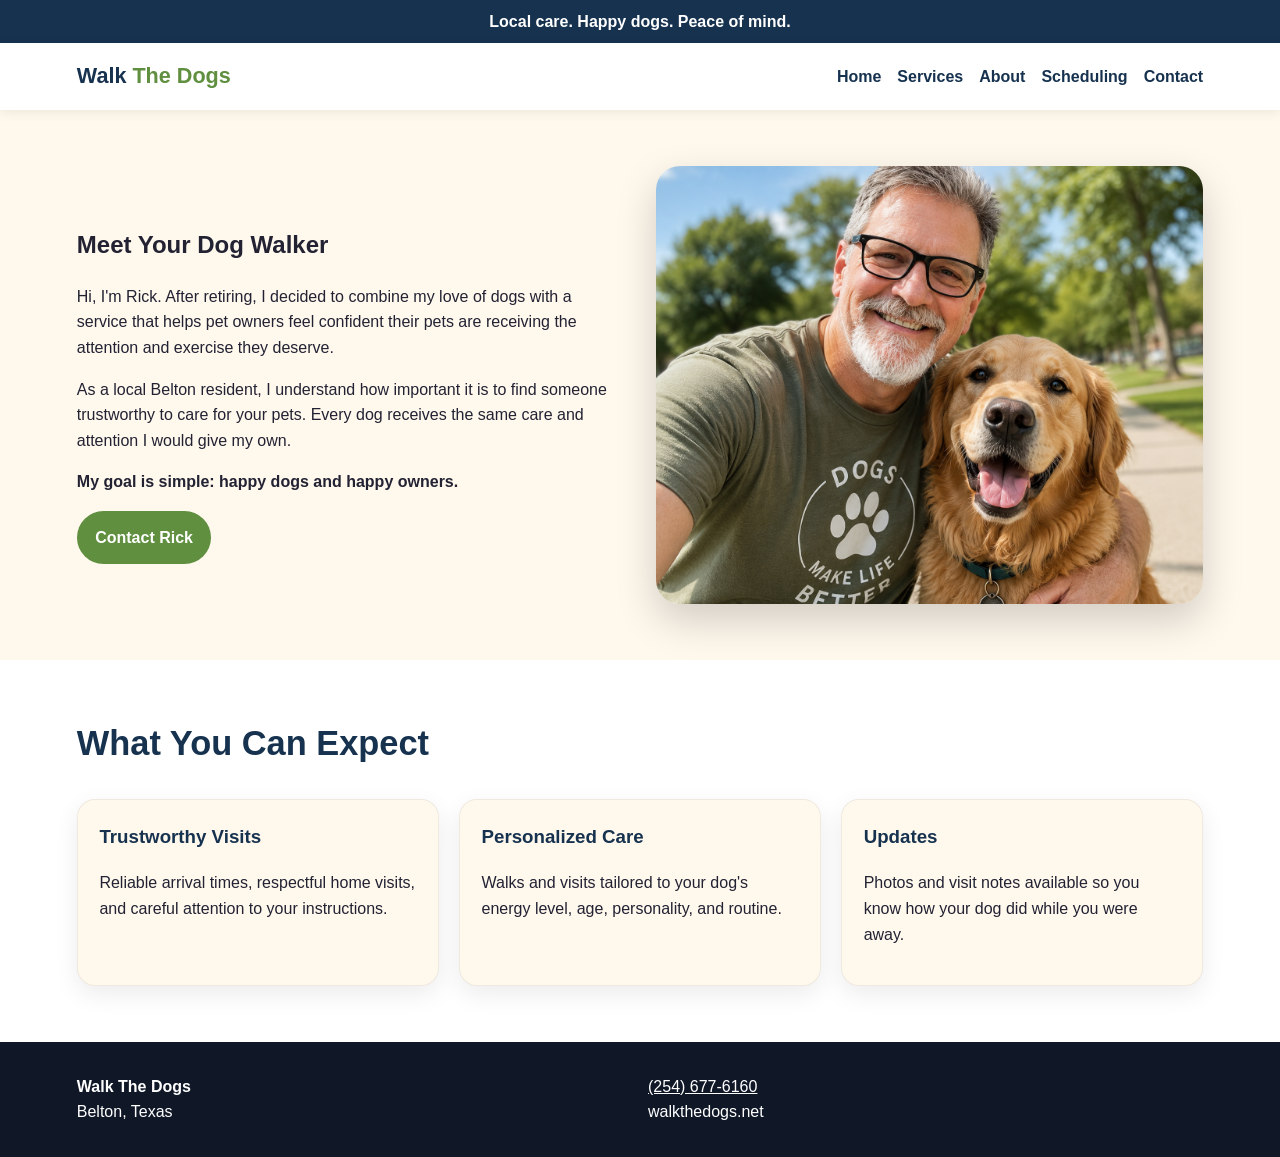
==== about.html @ fe1b9055 "Add files via upload" ====
<!doctype html><html lang="en"><head><meta charset="utf-8"><meta name="viewport" content="width=device-width,initial-scale=1"><title>About Rick | Walk The Dogs</title><meta name="description" content="Meet Rick, your local Belton dog walker and pet care provider."><link rel="stylesheet" href="styles.css"></head><body><div class="topbar">Local care. Happy dogs. Peace of mind.</div><nav class="nav"><a class="brand" href="index.html">Walk <span>The Dogs</span></a><div class="navlinks"><a href="index.html">Home</a><a href="services.html">Services</a><a href="about.html">About</a><a href="scheduling.html">Scheduling</a><a href="contact.html">Contact</a></div></nav><main><section class="section"><div class="split"><div><h1>Meet Your Dog Walker</h1><p>Hi, I'm Rick. After retiring, I decided to combine my love of dogs with a service that helps pet owners feel confident their pets are receiving the attention and exercise they deserve.</p><p>As a local Belton resident, I understand how important it is to find someone trustworthy to care for your pets. Every dog receives the same care and attention I would give my own.</p><p><strong>My goal is simple: happy dogs and happy owners.</strong></p><a class="btn" href="contact.html">Contact Rick</a></div><img class="page-img" src="assets/about-dog.png" alt="Rick with a happy dog"></div></section><section class="section white"><h2>What You Can Expect</h2><div class="grid"><div class="card"><h3>Trustworthy Visits</h3><p>Reliable arrival times, respectful home visits, and careful attention to your instructions.</p></div><div class="card"><h3>Personalized Care</h3><p>Walks and visits tailored to your dog's energy level, age, personality, and routine.</p></div><div class="card"><h3>Updates</h3><p>Photos and visit notes available so you know how your dog did while you were away.</p></div></div></section></main><footer class="footer"><div><strong>Walk The Dogs</strong><br>Belton, Texas</div><div><a href="tel:12546776160">(254) 677-6160</a><br>walkthedogs.net</div></footer></body></html>
---- styles.css ----
:root{--navy:#16324f;--green:#5f8f3f;--cream:#fff8ed;--gold:#f2b84b;--text:#223;--muted:#667085;--white:#fff}*{box-sizing:border-box}body{margin:0;font-family:Arial,Helvetica,sans-serif;color:var(--text);background:var(--cream);line-height:1.6}a{color:inherit}.topbar{background:var(--navy);color:white;text-align:center;padding:.55rem 1rem;font-weight:700}.nav{display:flex;align-items:center;justify-content:space-between;gap:1rem;padding:1rem 6%;background:white;position:sticky;top:0;z-index:5;box-shadow:0 2px 12px rgba(0,0,0,.08)}.brand{font-size:1.35rem;font-weight:900;color:var(--navy);text-decoration:none}.brand span{color:var(--green)}.navlinks{display:flex;gap:1rem;flex-wrap:wrap}.navlinks a{text-decoration:none;font-weight:700;color:var(--navy)}.btn{display:inline-block;background:var(--green);color:white!important;padding:.85rem 1.15rem;border-radius:999px;text-decoration:none;font-weight:900;border:0}.btn.secondary{background:var(--navy)}.hero{display:grid;grid-template-columns:1.05fr .95fr;gap:2rem;align-items:center;padding:4rem 6%;background:linear-gradient(135deg,#fff 0%,#fff8ed 70%)}.hero h1{font-size:clamp(2.2rem,5vw,4.5rem);line-height:1.05;margin:.4rem 0;color:var(--navy)}.eyebrow{color:var(--green);font-weight:900;text-transform:uppercase;letter-spacing:.08em}.hero p{font-size:1.2rem;max-width:650px}.hero img,.page-img{width:100%;border-radius:24px;box-shadow:0 16px 40px rgba(0,0,0,.18)}.actions{display:flex;gap:1rem;flex-wrap:wrap;margin-top:1.2rem}.section{padding:3.5rem 6%}.section.white{background:white}.section h2{font-size:2.15rem;color:var(--navy);margin-top:0}.grid{display:grid;grid-template-columns:repeat(3,1fr);gap:1.25rem}.card{background:white;border-radius:18px;padding:1.35rem;box-shadow:0 8px 24px rgba(0,0,0,.08);border:1px solid rgba(0,0,0,.06)}.white .card{background:var(--cream)}.card h3{color:var(--navy);margin-top:0}.price{font-size:2rem;font-weight:900;color:var(--green)}.list{padding-left:1.2rem}.split{display:grid;grid-template-columns:1fr 1fr;gap:2rem;align-items:center}.cta{background:var(--navy);color:white;text-align:center;padding:3rem 6%}.cta h2{color:white}.footer{background:#101828;color:white;padding:2rem 6%;display:grid;grid-template-columns:1fr 1fr;gap:1rem}.footer a{color:white}.form{display:grid;gap:.9rem;max-width:700px}.form input,.form select,.form textarea{width:100%;padding:.9rem;border:1px solid #d0d5dd;border-radius:10px;font:inherit}.notice{background:#fff;border-left:6px solid var(--gold);padding:1rem;border-radius:10px}.booking-box{background:white;border:2px dashed #b6c6a6;border-radius:18px;padding:2rem;text-align:center}.small{color:var(--muted);font-size:.95rem}@media(max-width:850px){.hero,.split,.footer{grid-template-columns:1fr}.grid{grid-template-columns:1fr}.nav{align-items:flex-start;flex-direction:column}.navlinks{font-size:.95rem}.hero{padding-top:2rem}}
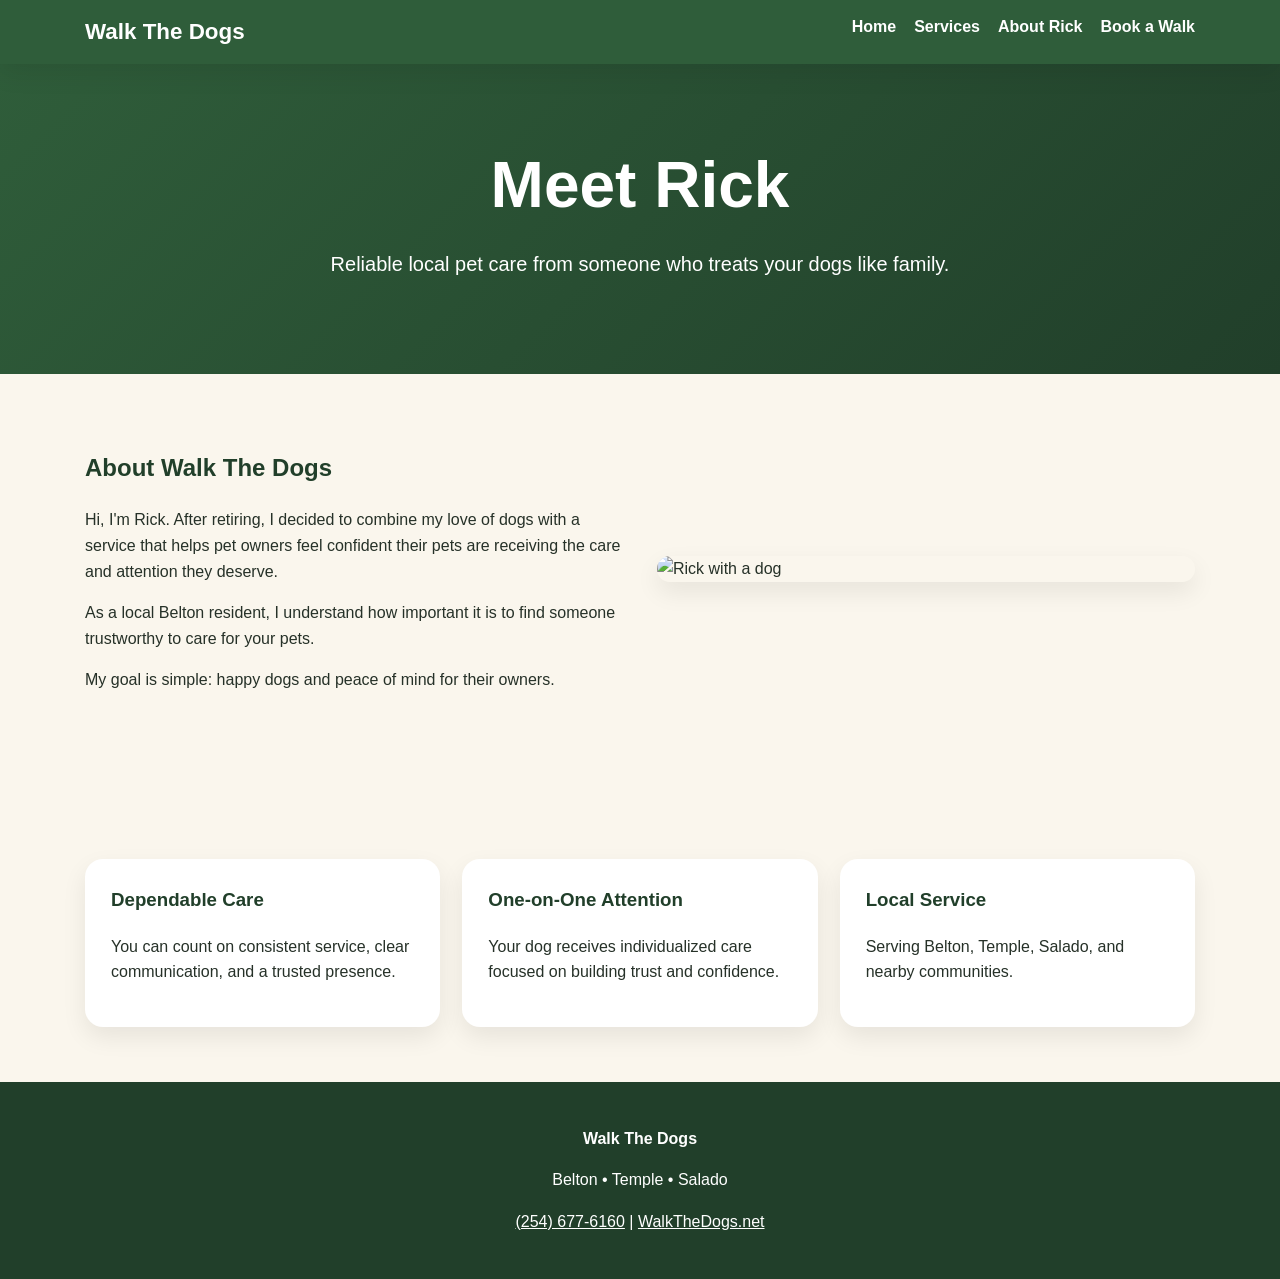
==== commit 39a8649e: "Add files via upload" ====
--- a/about.html
+++ b/about.html
@@ -1 +1,12 @@
-<!doctype html><html lang="en"><head><meta charset="utf-8"><meta name="viewport" content="width=device-width,initial-scale=1"><title>About Rick | Walk The Dogs</title><meta name="description" content="Meet Rick, your local Belton dog walker and pet care provider."><link rel="stylesheet" href="styles.css"></head><body><div class="topbar">Local care. Happy dogs. Peace of mind.</div><nav class="nav"><a class="brand" href="index.html">Walk <span>The Dogs</span></a><div class="navlinks"><a href="index.html">Home</a><a href="services.html">Services</a><a href="about.html">About</a><a href="scheduling.html">Scheduling</a><a href="contact.html">Contact</a></div></nav><main><section class="section"><div class="split"><div><h1>Meet Your Dog Walker</h1><p>Hi, I'm Rick. After retiring, I decided to combine my love of dogs with a service that helps pet owners feel confident their pets are receiving the attention and exercise they deserve.</p><p>As a local Belton resident, I understand how important it is to find someone trustworthy to care for your pets. Every dog receives the same care and attention I would give my own.</p><p><strong>My goal is simple: happy dogs and happy owners.</strong></p><a class="btn" href="contact.html">Contact Rick</a></div><img class="page-img" src="assets/about-dog.png" alt="Rick with a happy dog"></div></section><section class="section white"><h2>What You Can Expect</h2><div class="grid"><div class="card"><h3>Trustworthy Visits</h3><p>Reliable arrival times, respectful home visits, and careful attention to your instructions.</p></div><div class="card"><h3>Personalized Care</h3><p>Walks and visits tailored to your dog's energy level, age, personality, and routine.</p></div><div class="card"><h3>Updates</h3><p>Photos and visit notes available so you know how your dog did while you were away.</p></div></div></section></main><footer class="footer"><div><strong>Walk The Dogs</strong><br>Belton, Texas</div><div><a href="tel:12546776160">(254) 677-6160</a><br>walkthedogs.net</div></footer></body></html>
+<!DOCTYPE html><html lang="en"><head><meta charset="UTF-8"><meta name="viewport" content="width=device-width, initial-scale=1.0"><title>About Rick | Walk The Dogs</title><link rel="stylesheet" href="styles.css"></head><body><header class="header"><nav class="nav">
+<a class="logo" href="index.html">Walk The Dogs</a>
+<div class="nav-links">
+<a href="index.html">Home</a>
+<a href="services.html">Services</a>
+<a href="about.html">About Rick</a>
+<a href="scheduling.html">Book a Walk</a>
+</div></nav></header><section class="hero-simple"><h1>Meet Rick</h1><p>Reliable local pet care from someone who treats your dogs like family.</p></section><section class="section"><div class="feature"><div><h2>About Walk The Dogs</h2><p>Hi, I'm Rick. After retiring, I decided to combine my love of dogs with a service that helps pet owners feel confident their pets are receiving the care and attention they deserve.</p><p>As a local Belton resident, I understand how important it is to find someone trustworthy to care for your pets.</p><p>My goal is simple: happy dogs and peace of mind for their owners.</p></div><div class="image-card"><img src="images/rick-dog.jpg" alt="Rick with a dog"></div></div></section><section class="section"><div class="grid"><div class="card"><h3>Dependable Care</h3><p>You can count on consistent service, clear communication, and a trusted presence.</p></div><div class="card"><h3>One-on-One Attention</h3><p>Your dog receives individualized care focused on building trust and confidence.</p></div><div class="card"><h3>Local Service</h3><p>Serving Belton, Temple, Salado, and nearby communities.</p></div></div></section><footer class="footer">
+<p><strong>Walk The Dogs</strong></p>
+<p>Belton • Temple • Salado</p>
+<p><a href="tel:2546776160">(254) 677-6160</a> | <a href="https://walkthedogs.net">WalkTheDogs.net</a></p>
+</footer></body></html>
--- a/styles.css
+++ b/styles.css
@@ -1 +1 @@
-:root{--navy:#16324f;--green:#5f8f3f;--cream:#fff8ed;--gold:#f2b84b;--text:#223;--muted:#667085;--white:#fff}*{box-sizing:border-box}body{margin:0;font-family:Arial,Helvetica,sans-serif;color:var(--text);background:var(--cream);line-height:1.6}a{color:inherit}.topbar{background:var(--navy);color:white;text-align:center;padding:.55rem 1rem;font-weight:700}.nav{display:flex;align-items:center;justify-content:space-between;gap:1rem;padding:1rem 6%;background:white;position:sticky;top:0;z-index:5;box-shadow:0 2px 12px rgba(0,0,0,.08)}.brand{font-size:1.35rem;font-weight:900;color:var(--navy);text-decoration:none}.brand span{color:var(--green)}.navlinks{display:flex;gap:1rem;flex-wrap:wrap}.navlinks a{text-decoration:none;font-weight:700;color:var(--navy)}.btn{display:inline-block;background:var(--green);color:white!important;padding:.85rem 1.15rem;border-radius:999px;text-decoration:none;font-weight:900;border:0}.btn.secondary{background:var(--navy)}.hero{display:grid;grid-template-columns:1.05fr .95fr;gap:2rem;align-items:center;padding:4rem 6%;background:linear-gradient(135deg,#fff 0%,#fff8ed 70%)}.hero h1{font-size:clamp(2.2rem,5vw,4.5rem);line-height:1.05;margin:.4rem 0;color:var(--navy)}.eyebrow{color:var(--green);font-weight:900;text-transform:uppercase;letter-spacing:.08em}.hero p{font-size:1.2rem;max-width:650px}.hero img,.page-img{width:100%;border-radius:24px;box-shadow:0 16px 40px rgba(0,0,0,.18)}.actions{display:flex;gap:1rem;flex-wrap:wrap;margin-top:1.2rem}.section{padding:3.5rem 6%}.section.white{background:white}.section h2{font-size:2.15rem;color:var(--navy);margin-top:0}.grid{display:grid;grid-template-columns:repeat(3,1fr);gap:1.25rem}.card{background:white;border-radius:18px;padding:1.35rem;box-shadow:0 8px 24px rgba(0,0,0,.08);border:1px solid rgba(0,0,0,.06)}.white .card{background:var(--cream)}.card h3{color:var(--navy);margin-top:0}.price{font-size:2rem;font-weight:900;color:var(--green)}.list{padding-left:1.2rem}.split{display:grid;grid-template-columns:1fr 1fr;gap:2rem;align-items:center}.cta{background:var(--navy);color:white;text-align:center;padding:3rem 6%}.cta h2{color:white}.footer{background:#101828;color:white;padding:2rem 6%;display:grid;grid-template-columns:1fr 1fr;gap:1rem}.footer a{color:white}.form{display:grid;gap:.9rem;max-width:700px}.form input,.form select,.form textarea{width:100%;padding:.9rem;border:1px solid #d0d5dd;border-radius:10px;font:inherit}.notice{background:#fff;border-left:6px solid var(--gold);padding:1rem;border-radius:10px}.booking-box{background:white;border:2px dashed #b6c6a6;border-radius:18px;padding:2rem;text-align:center}.small{color:var(--muted);font-size:.95rem}@media(max-width:850px){.hero,.split,.footer{grid-template-columns:1fr}.grid{grid-template-columns:1fr}.nav{align-items:flex-start;flex-direction:column}.navlinks{font-size:.95rem}.hero{padding-top:2rem}}
+:root{--green:#2f5d3a;--dark:#213f2a;--cream:#faf6ed;--tan:#e7d7bd;--text:#263128;--white:#fff;--shadow:0 10px 25px rgba(0,0,0,.08)}*{box-sizing:border-box}body{margin:0;font-family:Arial,Helvetica,sans-serif;background:var(--cream);color:var(--text);line-height:1.6}.header{background:var(--green);color:#fff;position:sticky;top:0;z-index:10;box-shadow:var(--shadow)}.nav{max-width:1150px;margin:auto;padding:14px 20px;display:flex;justify-content:space-between;gap:20px}.logo{font-size:1.4rem;font-weight:800;color:#fff;text-decoration:none}.nav-links{display:flex;gap:18px;flex-wrap:wrap}.nav-links a{color:#fff;text-decoration:none;font-weight:700}.hero{background:linear-gradient(rgba(33,63,42,.72),rgba(33,63,42,.72)),url('images/hero-banner.jpg');background-size:cover;background-position:center;color:#fff;padding:95px 20px;text-align:center}.hero-simple{background:linear-gradient(135deg,var(--green),var(--dark));color:#fff;padding:70px 20px;text-align:center}.hero h1,.hero-simple h1{font-size:clamp(2.2rem,5vw,4.2rem);margin:0 0 12px}.hero p,.hero-simple p{max-width:760px;margin:0 auto 24px;font-size:1.25rem}.btn{display:inline-block;padding:13px 22px;border-radius:999px;background:#fff;color:var(--dark);text-decoration:none;font-weight:800;margin:5px}.btn.secondary{background:var(--tan)}.section{max-width:1150px;margin:auto;padding:55px 20px}.section-title{text-align:center;margin-bottom:28px}.section-title h2{color:var(--dark);font-size:2rem;margin:0 0 8px}.grid{display:grid;grid-template-columns:repeat(3,1fr);gap:22px}.card{background:#fff;padding:26px;border-radius:18px;box-shadow:var(--shadow)}.card h3{color:var(--dark);margin-top:0}.price{font-size:1.8rem;font-weight:900;color:var(--green);margin:8px 0}.feature{display:grid;grid-template-columns:1fr 1fr;gap:34px;align-items:center;margin-bottom:40px}.feature h2{color:var(--dark)}.image-card img{width:100%;border-radius:18px;box-shadow:var(--shadow);display:block}.callout{background:var(--green);color:#fff;text-align:center;border-radius:24px;padding:36px 20px;box-shadow:var(--shadow)}.callout a{color:#fff}.form{display:grid;gap:14px}.form input,.form textarea,.form select{width:100%;padding:13px;border:1px solid #ccc;border-radius:10px;font-size:1rem}.form button{border:0;cursor:pointer;background:var(--green);color:#fff;padding:14px;border-radius:999px;font-weight:900;font-size:1rem}.footer{background:var(--dark);color:#fff;text-align:center;padding:28px 20px}.footer a{color:#fff}.calendly-wrap{background:#fff;padding:12px;border-radius:18px;box-shadow:var(--shadow)}@media(max-width:800px){.nav{flex-direction:column}.grid,.feature{grid-template-columns:1fr}.hero{padding:70px 20px}}
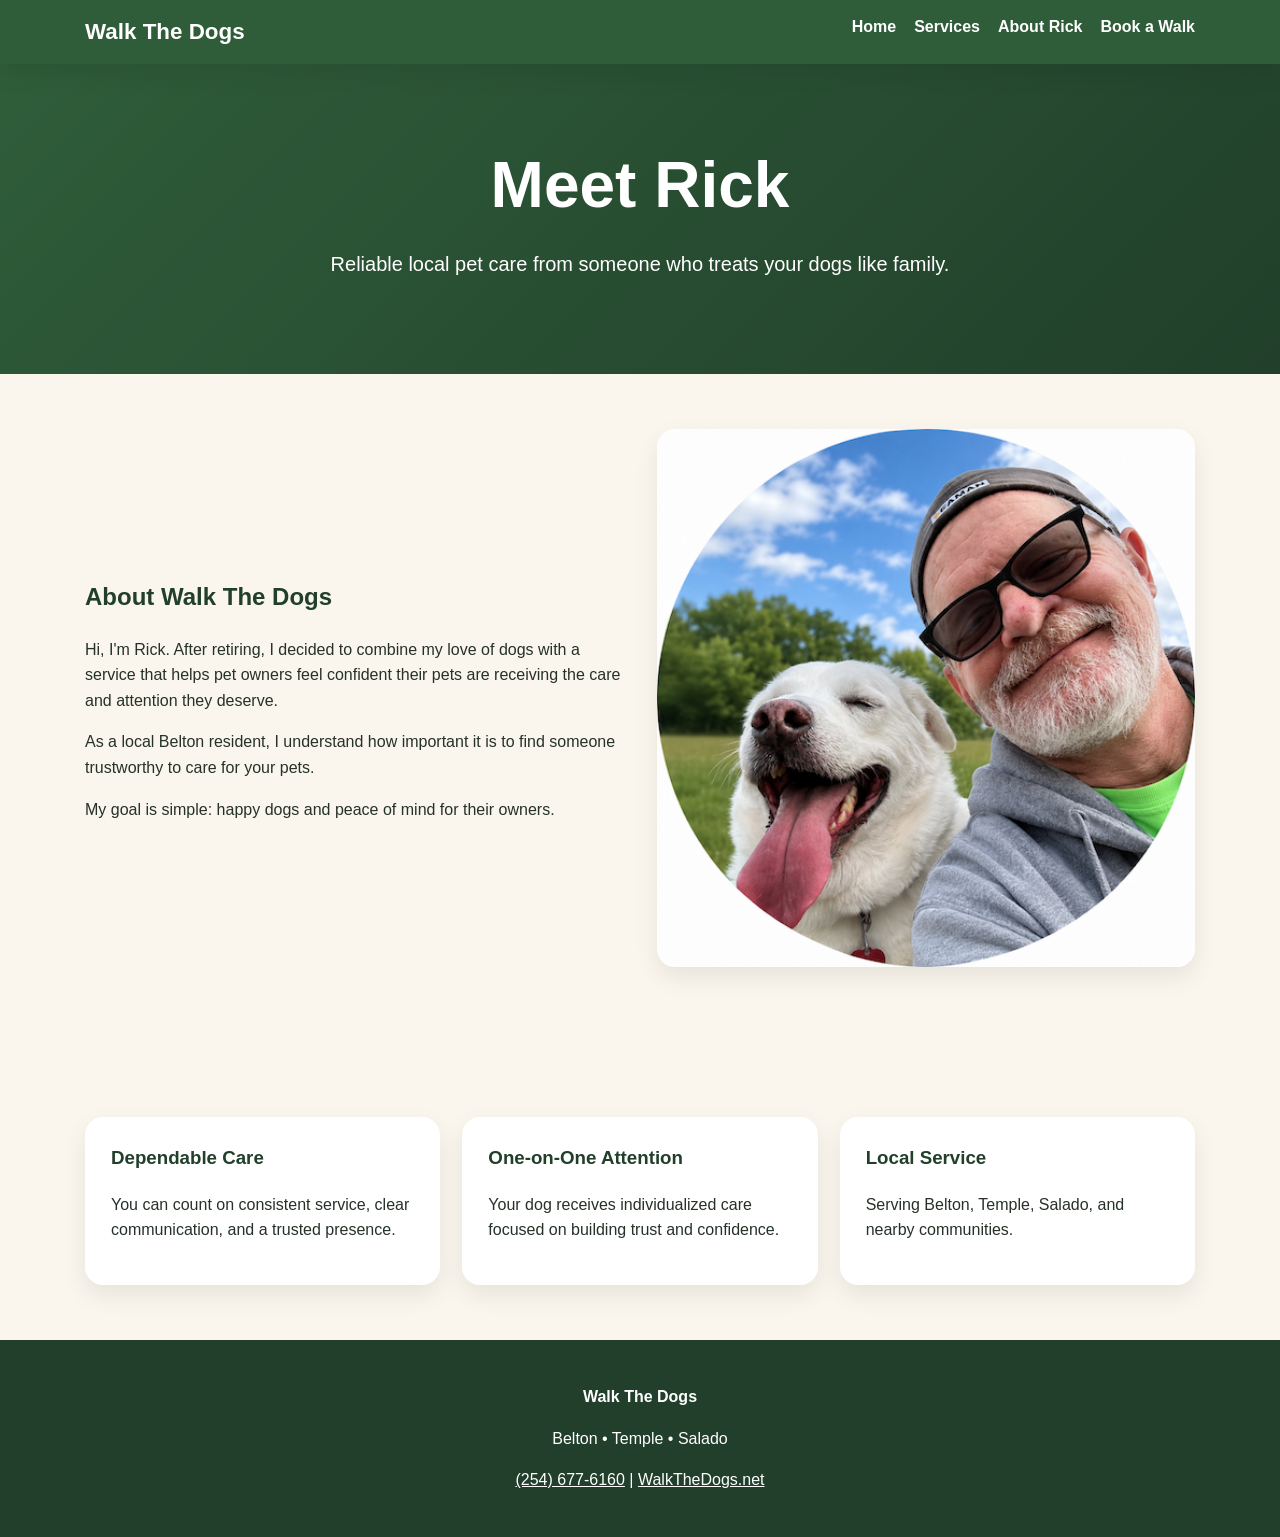
==== commit fb384090: "Fix image source for Rick's photo Updated image source for Rick with a dog." ====
--- a/about.html
+++ b/about.html
@@ -5,8 +5,8 @@
 <a href="services.html">Services</a>
 <a href="about.html">About Rick</a>
 <a href="scheduling.html">Book a Walk</a>
-</div></nav></header><section class="hero-simple"><h1>Meet Rick</h1><p>Reliable local pet care from someone who treats your dogs like family.</p></section><section class="section"><div class="feature"><div><h2>About Walk The Dogs</h2><p>Hi, I'm Rick. After retiring, I decided to combine my love of dogs with a service that helps pet owners feel confident their pets are receiving the care and attention they deserve.</p><p>As a local Belton resident, I understand how important it is to find someone trustworthy to care for your pets.</p><p>My goal is simple: happy dogs and peace of mind for their owners.</p></div><div class="image-card"><img src="images/rick-dog.jpg" alt="Rick with a dog"></div></div></section><section class="section"><div class="grid"><div class="card"><h3>Dependable Care</h3><p>You can count on consistent service, clear communication, and a trusted presence.</p></div><div class="card"><h3>One-on-One Attention</h3><p>Your dog receives individualized care focused on building trust and confidence.</p></div><div class="card"><h3>Local Service</h3><p>Serving Belton, Temple, Salado, and nearby communities.</p></div></div></section><footer class="footer">
+</div></nav></header><section class="hero-simple"><h1>Meet Rick</h1><p>Reliable local pet care from someone who treats your dogs like family.</p></section><section class="section"><div class="feature"><div><h2>About Walk The Dogs</h2><p>Hi, I'm Rick. After retiring, I decided to combine my love of dogs with a service that helps pet owners feel confident their pets are receiving the care and attention they deserve.</p><p>As a local Belton resident, I understand how important it is to find someone trustworthy to care for your pets.</p><p>My goal is simple: happy dogs and peace of mind for their owners.</p></div><div class="image-card"><img src="images/rick-dog.png" alt="Rick with a dog"></div></div></section><section class="section"><div class="grid"><div class="card"><h3>Dependable Care</h3><p>You can count on consistent service, clear communication, and a trusted presence.</p></div><div class="card"><h3>One-on-One Attention</h3><p>Your dog receives individualized care focused on building trust and confidence.</p></div><div class="card"><h3>Local Service</h3><p>Serving Belton, Temple, Salado, and nearby communities.</p></div></div></section><footer class="footer">
 <p><strong>Walk The Dogs</strong></p>
 <p>Belton • Temple • Salado</p>
 <p><a href="tel:2546776160">(254) 677-6160</a> | <a href="https://walkthedogs.net">WalkTheDogs.net</a></p>
-</footer></body></html>+</footer></body></html>
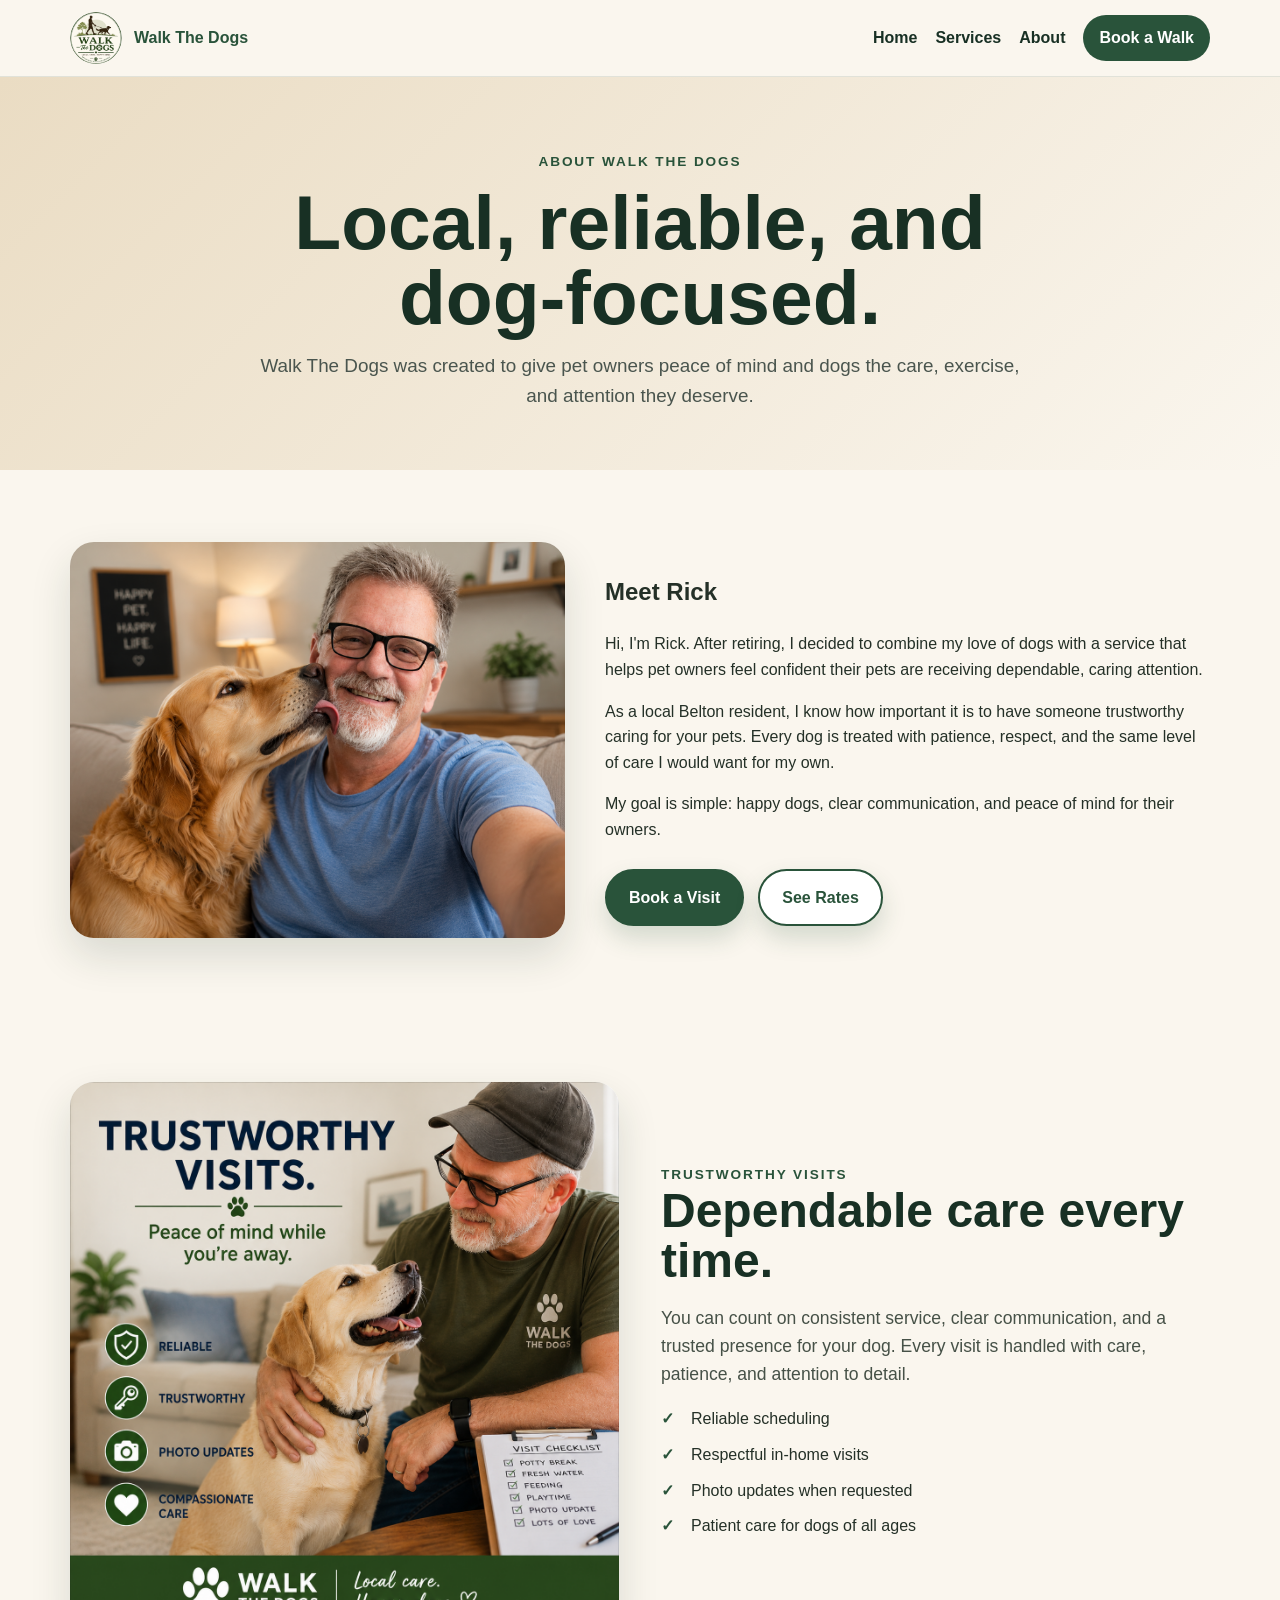
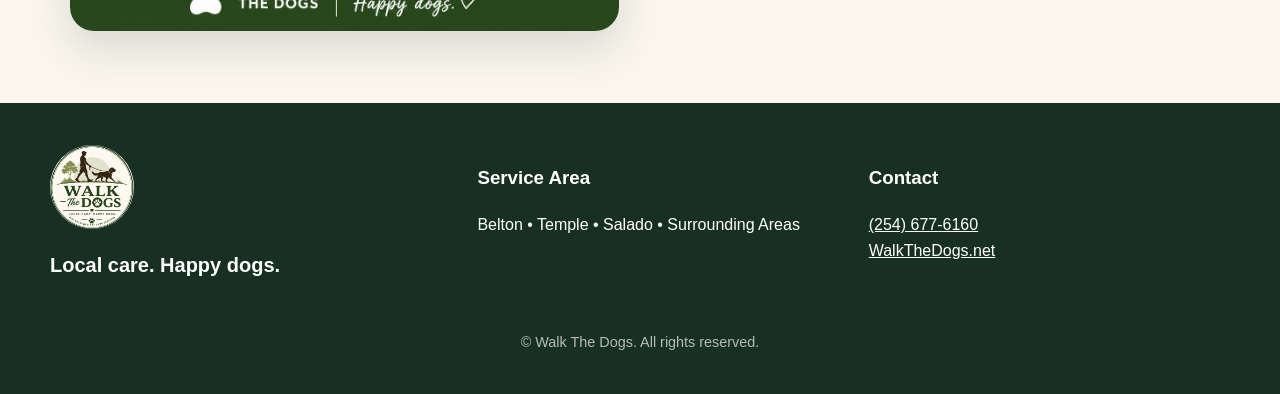
==== commit d8664a53: "Add files via upload" ====
--- a/about.html
+++ b/about.html
@@ -1,12 +1,4 @@
-<!DOCTYPE html><html lang="en"><head><meta charset="UTF-8"><meta name="viewport" content="width=device-width, initial-scale=1.0"><title>About Rick | Walk The Dogs</title><link rel="stylesheet" href="styles.css"></head><body><header class="header"><nav class="nav">
-<a class="logo" href="index.html">Walk The Dogs</a>
-<div class="nav-links">
-<a href="index.html">Home</a>
-<a href="services.html">Services</a>
-<a href="about.html">About Rick</a>
-<a href="scheduling.html">Book a Walk</a>
-</div></nav></header><section class="hero-simple"><h1>Meet Rick</h1><p>Reliable local pet care from someone who treats your dogs like family.</p></section><section class="section"><div class="feature"><div><h2>About Walk The Dogs</h2><p>Hi, I'm Rick. After retiring, I decided to combine my love of dogs with a service that helps pet owners feel confident their pets are receiving the care and attention they deserve.</p><p>As a local Belton resident, I understand how important it is to find someone trustworthy to care for your pets.</p><p>My goal is simple: happy dogs and peace of mind for their owners.</p></div><div class="image-card"><img src="images/rick-dog.png" alt="Rick with a dog"></div></div></section><section class="section"><div class="grid"><div class="card"><h3>Dependable Care</h3><p>You can count on consistent service, clear communication, and a trusted presence.</p></div><div class="card"><h3>One-on-One Attention</h3><p>Your dog receives individualized care focused on building trust and confidence.</p></div><div class="card"><h3>Local Service</h3><p>Serving Belton, Temple, Salado, and nearby communities.</p></div></div></section><footer class="footer">
-<p><strong>Walk The Dogs</strong></p>
-<p>Belton • Temple • Salado</p>
-<p><a href="tel:2546776160">(254) 677-6160</a> | <a href="https://walkthedogs.net">WalkTheDogs.net</a></p>
-</footer></body></html>
+<!DOCTYPE html><html lang="en"><head><meta charset="UTF-8"><meta name="viewport" content="width=device-width, initial-scale=1.0"><title>About Rick | Walk The Dogs</title><meta name="description" content="Meet Rick, local Walk The Dogs owner and dog walker serving Belton, Temple, and Salado, Texas."><link rel="icon" type="image/png" href="images/favicon.png"><link rel="stylesheet" href="styles.css"></head><body><header class="site-header"><div class="nav-wrap"><a class="brand" href="index.html"><img src="images/logo.png" alt="Walk The Dogs logo"><span>Walk The Dogs</span></a><nav class="main-nav"><a href="index.html">Home</a><a href="services.html">Services</a><a href="about.html">About</a><a class="nav-cta" href="scheduling.html">Book a Walk</a></nav></div></header>
+<section class="page-hero"><div class="eyebrow">About Walk The Dogs</div><h1>Local, reliable, and dog-focused.</h1><p>Walk The Dogs was created to give pet owners peace of mind and dogs the care, exercise, and attention they deserve.</p></section>
+<section class="section"><div class="about-grid"><img src="images/about-rick.png" alt="Rick enjoying time with a dog"><div><h2>Meet Rick</h2><p>Hi, I'm Rick. After retiring, I decided to combine my love of dogs with a service that helps pet owners feel confident their pets are receiving dependable, caring attention.</p><p>As a local Belton resident, I know how important it is to have someone trustworthy caring for your pets. Every dog is treated with patience, respect, and the same level of care I would want for my own.</p><p>My goal is simple: happy dogs, clear communication, and peace of mind for their owners.</p><div class="button-row"><a class="btn" href="scheduling.html">Book a Visit</a><a class="btn secondary" href="services.html">See Rates</a></div></div></div></section>
+<section class="section"><div class="feature reverse"><div class="feature-text"><div class="eyebrow">Trustworthy Visits</div><h2>Dependable care every time.</h2><p>You can count on consistent service, clear communication, and a trusted presence for your dog. Every visit is handled with care, patience, and attention to detail.</p><ul class="check-list"><li>Reliable scheduling</li><li>Respectful in-home visits</li><li>Photo updates when requested</li><li>Patient care for dogs of all ages</li></ul></div><div class="feature-img"><img src="images/trustworthy.png" alt="Trustworthy dog care visit"></div></div></section><footer class="site-footer"><div class="footer-grid"><div><img class="footer-logo" src="images/logo.png" alt="Walk The Dogs logo"><p class="footer-tagline">Local care. Happy dogs.</p></div><div><h3>Service Area</h3><p>Belton • Temple • Salado • Surrounding Areas</p></div><div><h3>Contact</h3><p><a href="tel:2546776160">(254) 677-6160</a><br><a href="https://walkthedogs.net">WalkTheDogs.net</a></p></div></div><p class="copyright">© Walk The Dogs. All rights reserved.</p></footer></body></html>
--- a/styles.css
+++ b/styles.css
@@ -1 +1 @@
-:root{--green:#2f5d3a;--dark:#213f2a;--cream:#faf6ed;--tan:#e7d7bd;--text:#263128;--white:#fff;--shadow:0 10px 25px rgba(0,0,0,.08)}*{box-sizing:border-box}body{margin:0;font-family:Arial,Helvetica,sans-serif;background:var(--cream);color:var(--text);line-height:1.6}.header{background:var(--green);color:#fff;position:sticky;top:0;z-index:10;box-shadow:var(--shadow)}.nav{max-width:1150px;margin:auto;padding:14px 20px;display:flex;justify-content:space-between;gap:20px}.logo{font-size:1.4rem;font-weight:800;color:#fff;text-decoration:none}.nav-links{display:flex;gap:18px;flex-wrap:wrap}.nav-links a{color:#fff;text-decoration:none;font-weight:700}.hero{background:linear-gradient(rgba(33,63,42,.72),rgba(33,63,42,.72)),url('images/hero-banner.jpg');background-size:cover;background-position:center;color:#fff;padding:95px 20px;text-align:center}.hero-simple{background:linear-gradient(135deg,var(--green),var(--dark));color:#fff;padding:70px 20px;text-align:center}.hero h1,.hero-simple h1{font-size:clamp(2.2rem,5vw,4.2rem);margin:0 0 12px}.hero p,.hero-simple p{max-width:760px;margin:0 auto 24px;font-size:1.25rem}.btn{display:inline-block;padding:13px 22px;border-radius:999px;background:#fff;color:var(--dark);text-decoration:none;font-weight:800;margin:5px}.btn.secondary{background:var(--tan)}.section{max-width:1150px;margin:auto;padding:55px 20px}.section-title{text-align:center;margin-bottom:28px}.section-title h2{color:var(--dark);font-size:2rem;margin:0 0 8px}.grid{display:grid;grid-template-columns:repeat(3,1fr);gap:22px}.card{background:#fff;padding:26px;border-radius:18px;box-shadow:var(--shadow)}.card h3{color:var(--dark);margin-top:0}.price{font-size:1.8rem;font-weight:900;color:var(--green);margin:8px 0}.feature{display:grid;grid-template-columns:1fr 1fr;gap:34px;align-items:center;margin-bottom:40px}.feature h2{color:var(--dark)}.image-card img{width:100%;border-radius:18px;box-shadow:var(--shadow);display:block}.callout{background:var(--green);color:#fff;text-align:center;border-radius:24px;padding:36px 20px;box-shadow:var(--shadow)}.callout a{color:#fff}.form{display:grid;gap:14px}.form input,.form textarea,.form select{width:100%;padding:13px;border:1px solid #ccc;border-radius:10px;font-size:1rem}.form button{border:0;cursor:pointer;background:var(--green);color:#fff;padding:14px;border-radius:999px;font-weight:900;font-size:1rem}.footer{background:var(--dark);color:#fff;text-align:center;padding:28px 20px}.footer a{color:#fff}.calendly-wrap{background:#fff;padding:12px;border-radius:18px;box-shadow:var(--shadow)}@media(max-width:800px){.nav{flex-direction:column}.grid,.feature{grid-template-columns:1fr}.hero{padding:70px 20px}}+:root{--green:#29533a;--green2:#3f6f45;--dark:#183024;--cream:#faf6ee;--sand:#eadcc3;--white:#fff;--ink:#243027;--muted:#6d746f;--shadow:0 18px 40px rgba(24,48,36,.14);--radius:24px}*{box-sizing:border-box}body{margin:0;font-family:Arial,Helvetica,sans-serif;color:var(--ink);background:var(--cream);line-height:1.6}img{max-width:100%;display:block}a{color:inherit}.site-header{position:sticky;top:0;z-index:20;background:rgba(250,246,238,.94);backdrop-filter:blur(10px);border-bottom:1px solid rgba(41,83,58,.12)}.nav-wrap{max-width:1180px;margin:0 auto;padding:12px 20px;display:flex;align-items:center;justify-content:space-between;gap:22px}.brand{display:flex;align-items:center;gap:12px;text-decoration:none;font-weight:900;color:var(--green)}.brand img{width:52px;height:52px;object-fit:contain;border-radius:50%}.main-nav{display:flex;align-items:center;gap:18px;flex-wrap:wrap;font-weight:800}.main-nav a{text-decoration:none;color:var(--dark)}.nav-cta{background:var(--green);color:#fff!important;padding:10px 16px;border-radius:999px}.hero{min-height:660px;display:grid;align-items:center;background:linear-gradient(90deg,rgba(250,246,238,.97) 0%,rgba(250,246,238,.86) 40%,rgba(250,246,238,.28) 70%,rgba(250,246,238,.05) 100%),url('images/hero-banner.png');background-size:cover;background-position:center}.hero-content{max-width:1180px;width:100%;margin:0 auto;padding:90px 20px}.eyebrow{color:var(--green);text-transform:uppercase;letter-spacing:.14em;font-weight:900;font-size:.85rem}.hero h1,.page-hero h1{margin:12px 0 16px;color:var(--dark);font-size:clamp(2.6rem,6vw,5rem);line-height:.98;max-width:720px}.hero p{font-size:1.25rem;max-width:650px;color:#344036}.button-row{display:flex;flex-wrap:wrap;gap:14px;margin-top:26px}.btn{display:inline-flex;align-items:center;justify-content:center;padding:14px 22px;border-radius:999px;background:var(--green);color:#fff;text-decoration:none;font-weight:900;border:2px solid var(--green);box-shadow:0 12px 24px rgba(41,83,58,.18)}.btn.secondary{background:#fff;color:var(--green)}.section{max-width:1180px;margin:0 auto;padding:72px 20px}.section-tight{padding-top:34px}.section-heading{text-align:center;max-width:780px;margin:0 auto 34px}.section-heading h2{margin:0 0 10px;color:var(--dark);font-size:clamp(2rem,4vw,3rem)}.section-heading p{color:var(--muted);font-size:1.12rem}.cards{display:grid;grid-template-columns:repeat(3,1fr);gap:22px}.card{background:#fff;border-radius:var(--radius);padding:28px;box-shadow:var(--shadow);border:1px solid rgba(41,83,58,.08)}.card h3{margin-top:0;color:var(--green);font-size:1.35rem}.card-icon{width:54px;height:54px;display:grid;place-items:center;background:var(--cream);border-radius:16px;font-size:1.8rem;margin-bottom:16px}.feature{display:grid;grid-template-columns:1fr 1fr;gap:42px;align-items:center}.feature+.feature{margin-top:70px}.feature.reverse .feature-text{order:2}.feature h2{color:var(--dark);font-size:clamp(1.9rem,4vw,3rem);line-height:1.05;margin:0 0 14px}.feature p{color:#465147;font-size:1.1rem}.feature-img{border-radius:var(--radius);box-shadow:var(--shadow);overflow:hidden;background:#fff}.feature-img img{width:100%;height:100%;object-fit:cover}.check-list{list-style:none;padding:0;margin:18px 0 0}.check-list li{margin:10px 0;padding-left:30px;position:relative}.check-list li:before{content:'✓';position:absolute;left:0;color:var(--green);font-weight:900}.page-hero{background:linear-gradient(135deg,var(--sand),var(--cream));padding:74px 20px 58px;text-align:center}.page-hero h1{margin-left:auto;margin-right:auto}.page-hero p{max-width:760px;margin:0 auto;font-size:1.18rem;color:#4a554e}.rates-grid{display:grid;grid-template-columns:repeat(4,1fr);gap:18px}.rate-card{background:#fff;border-radius:22px;padding:22px;box-shadow:var(--shadow);border-top:6px solid var(--green)}.rate-card h3{margin:0 0 8px;color:var(--dark)}.price{color:var(--green);font-size:2rem;font-weight:900;margin:6px 0 10px}.service-photo{border-radius:var(--radius);box-shadow:var(--shadow);margin-bottom:30px}.about-grid{display:grid;grid-template-columns:.9fr 1.1fr;gap:40px;align-items:center}.about-grid img{border-radius:var(--radius);box-shadow:var(--shadow)}.contact-panel,.calendly-panel{background:#fff;border-radius:var(--radius);box-shadow:var(--shadow);padding:28px}.calendly-panel{padding:12px}.form{display:grid;gap:14px}.form label{font-weight:800;color:var(--dark)}.form input,.form select,.form textarea{width:100%;padding:14px;border:1px solid rgba(41,83,58,.22);border-radius:12px;font:inherit;background:#fff}.form button{border:0;cursor:pointer;padding:15px 18px;border-radius:999px;background:var(--green);color:#fff;font-weight:900;font-size:1rem}.cta-band{background:var(--green);color:#fff;border-radius:32px;padding:42px 28px;text-align:center;box-shadow:var(--shadow)}.cta-band h2{margin-top:0;font-size:clamp(1.9rem,4vw,3rem)}.cta-band .btn{background:#fff;color:var(--green);border-color:#fff}.site-footer{background:var(--dark);color:#fff;padding:42px 20px 26px}.footer-grid{max-width:1180px;margin:0 auto;display:grid;grid-template-columns:1.1fr 1fr 1fr;gap:30px}.footer-logo{width:84px;border-radius:50%;background:#fff}.footer-tagline{font-size:1.25rem;font-weight:800}.site-footer a{color:#fff}.copyright{text-align:center;color:rgba(255,255,255,.68);margin-top:30px;font-size:.9rem}@media(max-width:900px){.hero{min-height:auto}.cards,.feature,.about-grid,.footer-grid{grid-template-columns:1fr}.rates-grid{grid-template-columns:repeat(2,1fr)}.feature.reverse .feature-text{order:initial}.nav-wrap{align-items:flex-start;flex-direction:column}}@media(max-width:560px){.rates-grid{grid-template-columns:1fr}.main-nav{gap:12px;font-size:.92rem}.hero-content{padding:64px 20px}}
